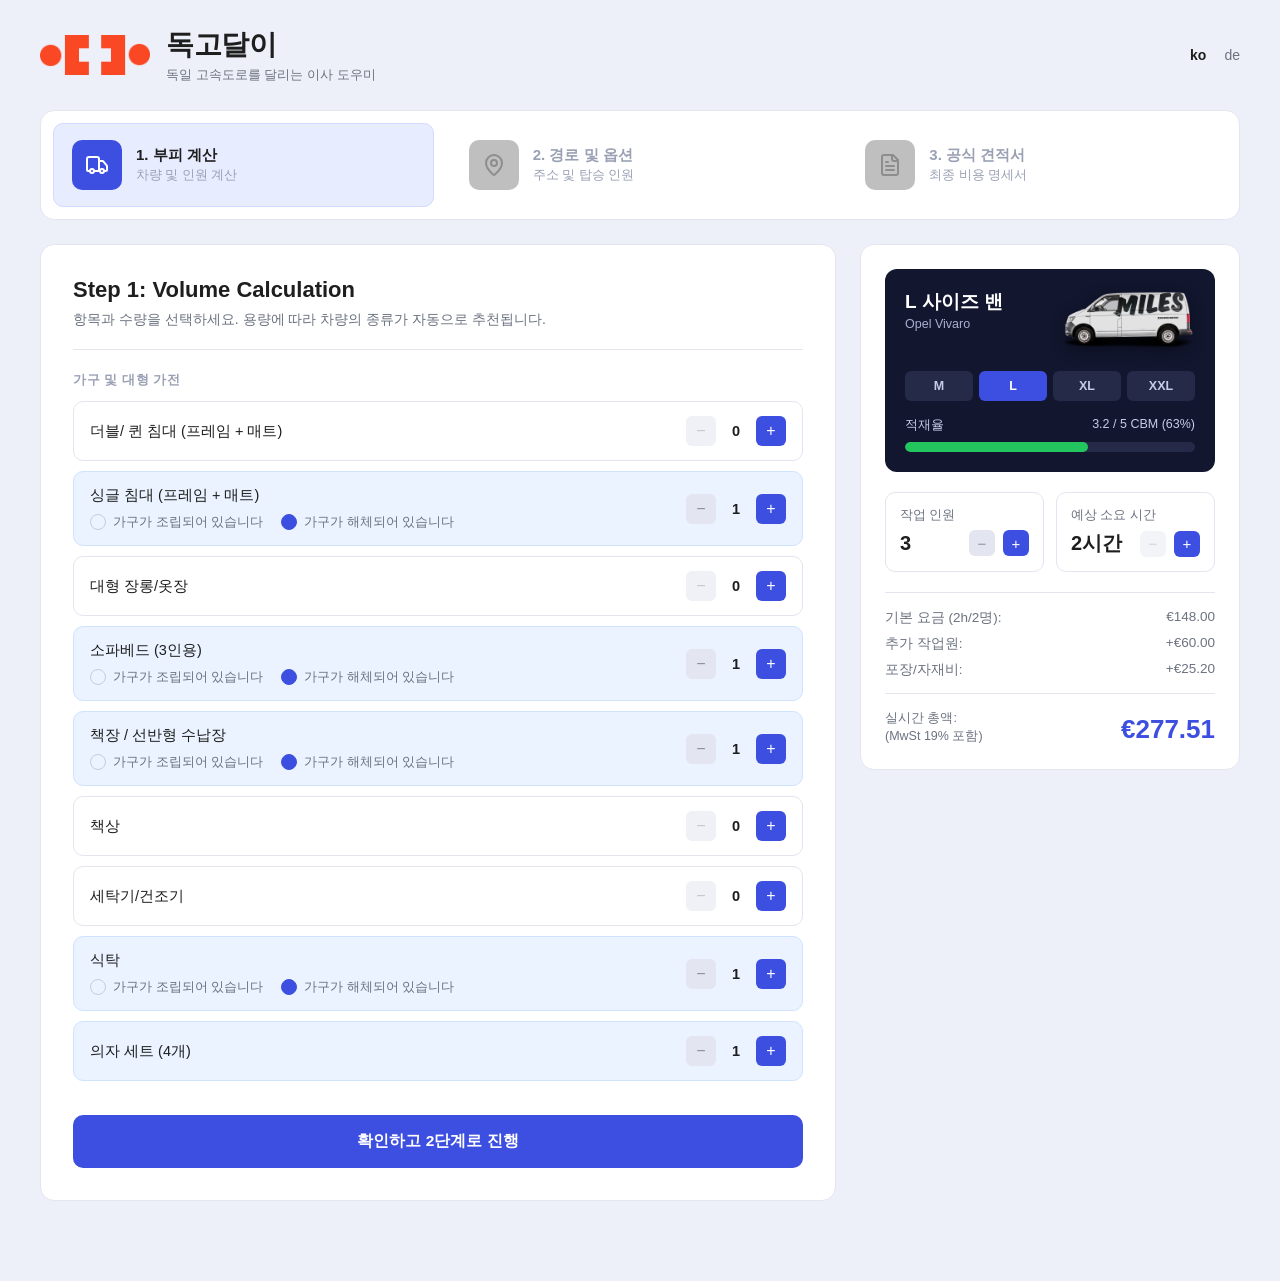
==== index.html @ 5fb813ad "Add GitHub Pages entry point and live-demo link index.html redirects to the app so GitHub Pages can " ====
<!DOCTYPE html>
<html lang="ko">
<head>
<meta charset="UTF-8">
<meta http-equiv="refresh" content="0; url=dokgodali-quote-flow.html">
<title>독고달이 이사 견적 시뮬레이터</title>
</head>
<body>
<p>이동 중입니다... 자동으로 이동하지 않으면 <a href="dokgodali-quote-flow.html">여기를 클릭</a>하세요.</p>
</body>
</html>
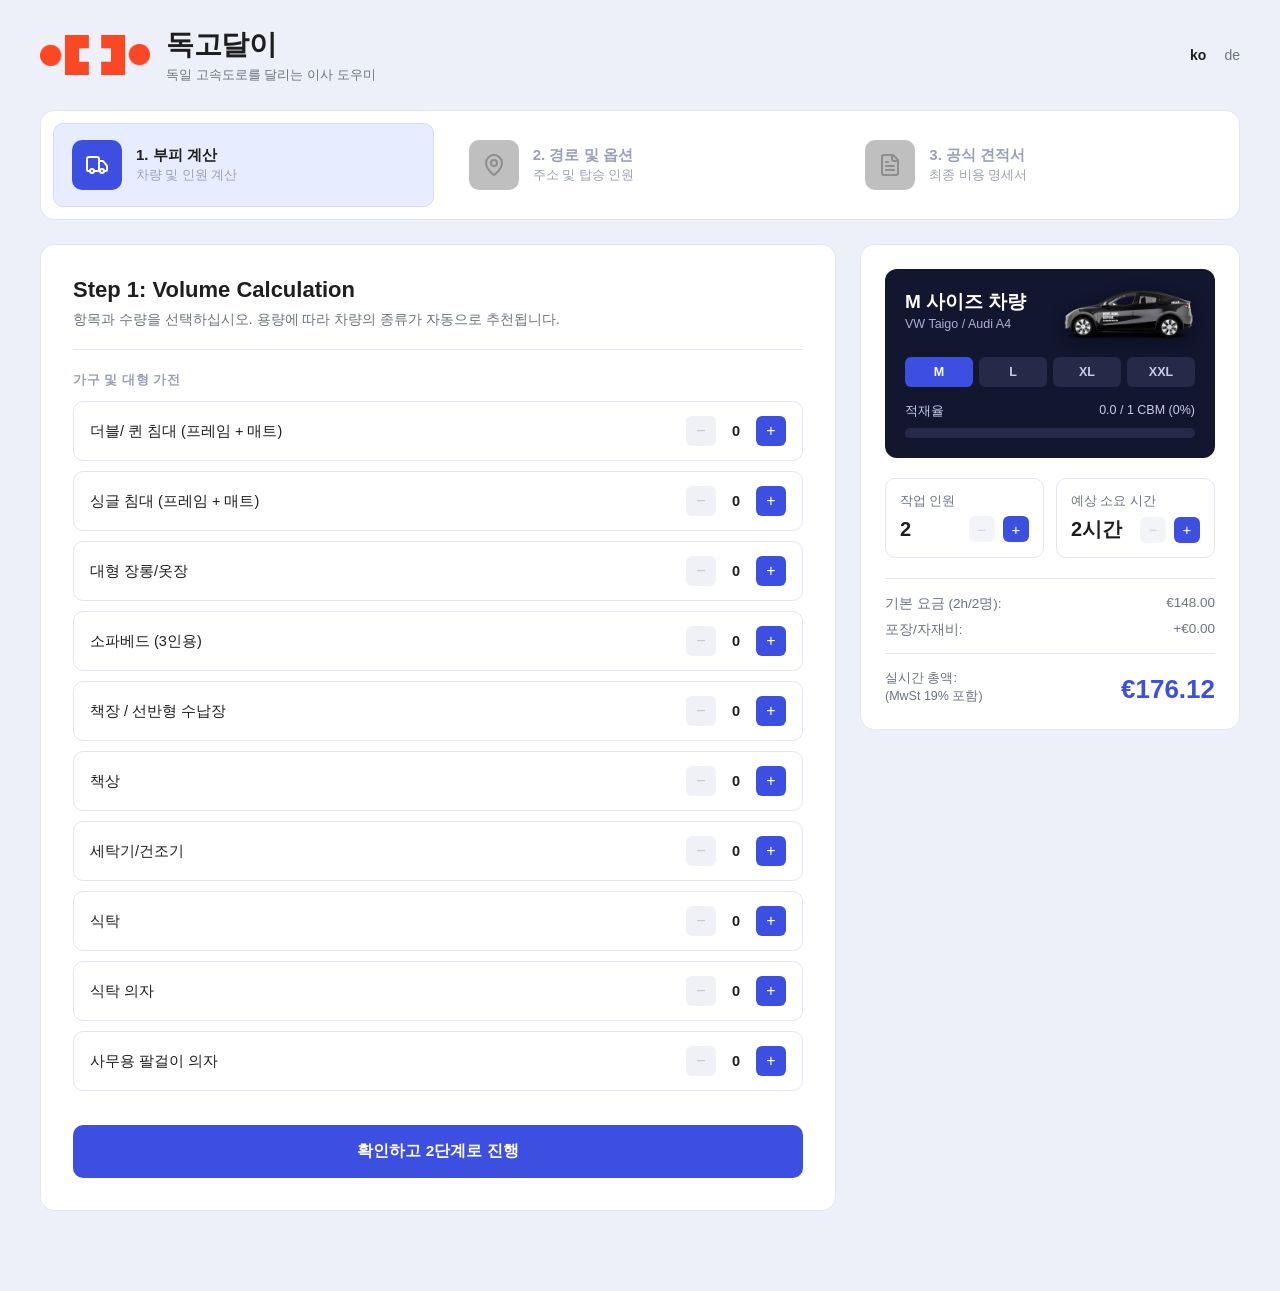
==== commit 8dd25c4c: "Add Step 3 digital sign-off, fix mobile PDF export, formalize copy tone - Step 3: reset previously p" ====
--- a/index.html
+++ b/index.html
@@ -1,11 +1,11 @@
-<!DOCTYPE html>
-<html lang="ko">
-<head>
-<meta charset="UTF-8">
-<meta http-equiv="refresh" content="0; url=dokgodali-quote-flow.html">
-<title>독고달이 이사 견적 시뮬레이터</title>
-</head>
-<body>
-<p>이동 중입니다... 자동으로 이동하지 않으면 <a href="dokgodali-quote-flow.html">여기를 클릭</a>하세요.</p>
-</body>
-</html>
+<!DOCTYPE html>
+<html lang="ko">
+<head>
+<meta charset="UTF-8">
+<meta http-equiv="refresh" content="0; url=dokgodali-quote-flow.html">
+<title>독고달이 이사 견적 시뮬레이터</title>
+</head>
+<body>
+<p>이동 중입니다... 자동으로 이동하지 않으면 <a href="dokgodali-quote-flow.html">여기를 클릭</a>하세요.</p>
+</body>
+</html>
